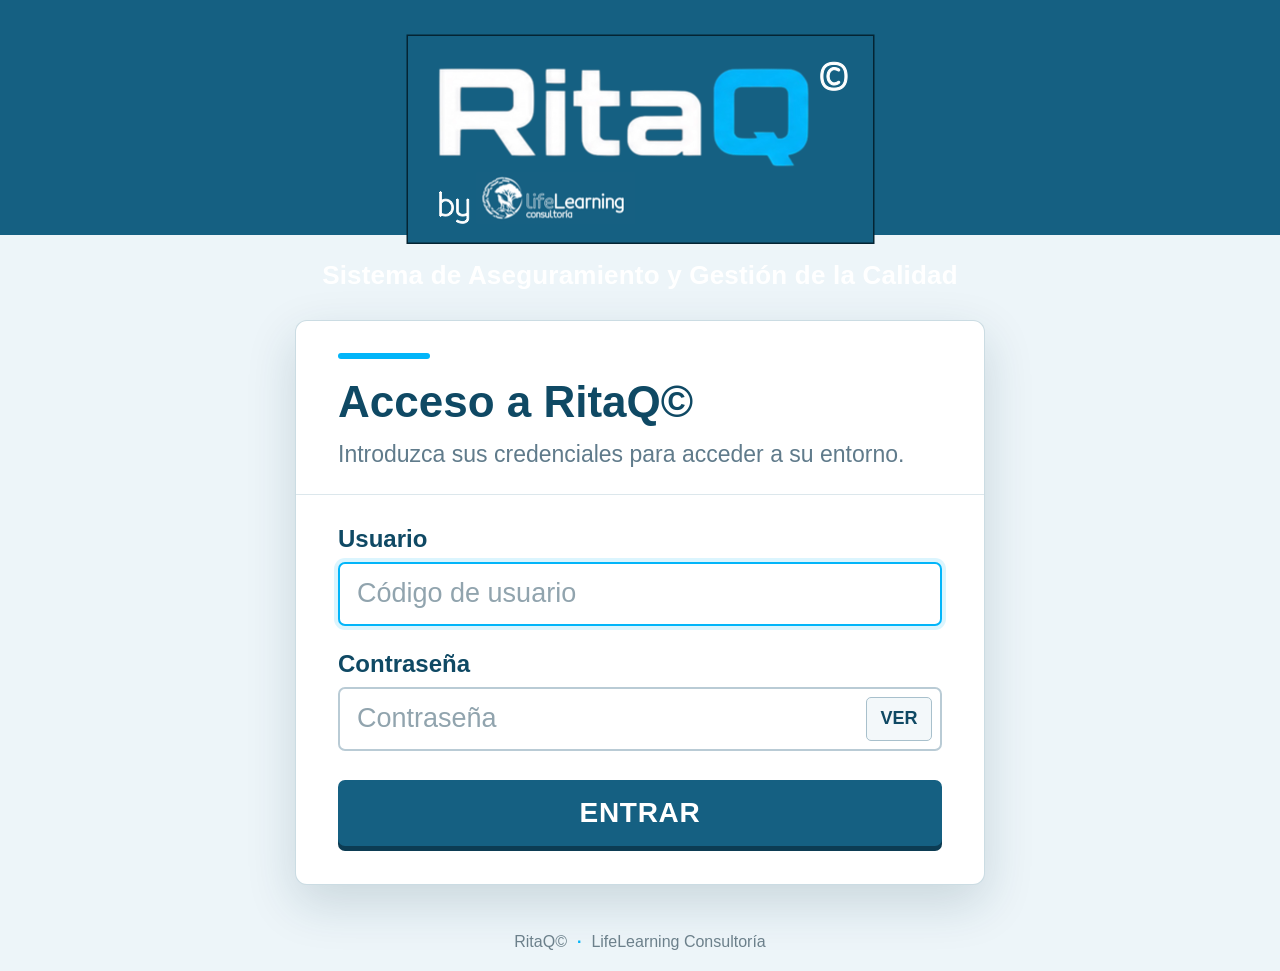
==== index.html @ 4c438c4f "Add files via upload" ====
<!DOCTYPE html>
<html lang="es">
<head>
  <meta charset="UTF-8">
  <meta name="viewport" content="width=device-width, initial-scale=1.0">
  <meta name="color-scheme" content="light">
  <title>RitaQ© | Acceso</title>
  <link rel="stylesheet" href="css/ritaq.css">
</head>
<body>
  <main class="acceso-shell">
    <section class="marca" aria-label="RitaQ">
      <img src="assets/RitaQ.png" alt="RitaQ© · LifeLearning Consultoría" class="marca-imagen">
      <p class="marca-subtitulo">Sistema de Aseguramiento y Gestión de la Calidad</p>
    </section>

    <section class="tarjeta-login" aria-labelledby="tituloAcceso">
      <div class="cabecera-login">
        <span class="linea-cian" aria-hidden="true"></span>
        <h1 id="tituloAcceso">Acceso a RitaQ©</h1>
        <p>Introduzca sus credenciales para acceder a su entorno.</p>
      </div>

      <form id="formLogin" class="form-login" autocomplete="on" novalidate>
        <label for="usuario">Usuario</label>
        <input
          id="usuario"
          name="usuario"
          type="text"
          autocomplete="username"
          autocapitalize="characters"
          spellcheck="false"
          placeholder="Código de usuario"
          required
        >

        <label for="password">Contraseña</label>
        <div class="campo-password">
          <input
            id="password"
            name="password"
            type="password"
            autocomplete="current-password"
            placeholder="Contraseña"
            required
          >
          <button id="btnMostrar" class="mostrar-password" type="button" aria-label="Mostrar contraseña">VER</button>
        </div>

        <div id="mensajeLogin" class="mensaje-login" role="status" aria-live="polite"></div>

        <button id="btnEntrar" class="btn-entrar" type="submit">ENTRAR</button>
      </form>
    </section>
  </main>

  <footer class="pie-pagina">
    <span>RitaQ©</span>
    <span class="separador">·</span>
    <span>LifeLearning Consultoría</span>
  </footer>

  <script src="config/usuarios.js"></script>
  <script src="js/actividad.js"></script>
  <script src="js/sesion.js"></script>
  <script src="js/auth.js"></script>
</body>
</html>
---- css/ritaq.css ----
@font-face{
  font-family:"Tecnico";
  src:url("../assets/tecnico_regular.ttf") format("truetype");
  font-weight:400;
  font-style:normal;
  font-display:swap;
}
@font-face{
  font-family:"Tecnico";
  src:url("../assets/tecnico_bold.ttf") format("truetype");
  font-weight:700;
  font-style:normal;
  font-display:swap;
}

:root{
  --azul-marca:#156082;
  --azul-profundo:#0f4964;
  --azul-oscuro:#0c3c53;
  --cian:#02b5f9;
  --fondo:#edf5f9;
  --blanco:#ffffff;
  --texto:#17384a;
  --texto-suave:#607b8b;
  --borde:#b9cbd5;
  --error:#a72f2f;
  --error-fondo:#fff0f0;
  --ok:#246b48;
  --ok-fondo:#edf8f1;
  --sombra:0 18px 50px rgba(10,55,76,.16);
}

*{box-sizing:border-box}
html,body{margin:0;min-height:100%}
body{
  min-height:100vh;
  display:flex;
  flex-direction:column;
  background:
    linear-gradient(180deg,var(--azul-marca) 0 235px,var(--fondo) 235px 100%);
  color:var(--texto);
  font-family:"Tecnico",Arial,sans-serif;
  font-size:22px;
}

button,input{font:inherit}

.acceso-shell{
  width:min(1180px,calc(100% - 44px));
  margin:0 auto;
  padding:34px 0 28px;
  flex:1;
}

.marca{
  min-height:200px;
  display:flex;
  flex-direction:column;
  align-items:center;
  justify-content:center;
  text-align:center;
}

.marca-imagen{
  width:min(469px,88vw);
  height:auto;
  display:block;
}

.marca-subtitulo{
  margin:14px 0 0;
  color:#fff;
  font-size:26px;
  line-height:1.25;
  font-weight:700;
  letter-spacing:.2px;
}

.tarjeta-login{
  width:min(690px,100%);
  margin:28px auto 0;
  background:var(--blanco);
  border:1px solid rgba(21,96,130,.22);
  border-radius:12px;
  box-shadow:var(--sombra);
  overflow:hidden;
}

.cabecera-login{
  padding:32px 42px 24px;
  border-bottom:1px solid #dce7ec;
}

.linea-cian{
  display:block;
  width:92px;
  height:6px;
  margin-bottom:20px;
  border-radius:6px;
  background:var(--cian);
}

h1{
  margin:0;
  color:var(--azul-profundo);
  font-size:44px;
  line-height:1.05;
  font-weight:700;
}

.cabecera-login p{
  margin:13px 0 0;
  color:var(--texto-suave);
  font-size:23px;
  line-height:1.4;
}

.form-login{
  padding:30px 42px 38px;
}

.form-login label{
  display:block;
  margin:0 0 9px;
  color:var(--azul-profundo);
  font-size:24px;
  font-weight:700;
}

.form-login input{
  width:100%;
  height:64px;
  padding:10px 17px;
  margin:0 0 24px;
  border:2px solid var(--borde);
  border-radius:7px;
  outline:none;
  background:#fff;
  color:var(--texto);
  font-size:27px;
  transition:border-color .15s ease,box-shadow .15s ease;
}

.form-login input:focus{
  border-color:var(--cian);
  box-shadow:0 0 0 4px rgba(2,181,249,.14);
}

.form-login input::placeholder{color:#91a4ae}

.campo-password{
  position:relative;
}

.campo-password input{
  padding-right:92px;
}

.mostrar-password{
  position:absolute;
  top:10px;
  right:10px;
  height:44px;
  min-width:66px;
  padding:0 12px;
  border:1px solid #a8c0cc;
  border-radius:5px;
  background:#f3f8fa;
  color:var(--azul-profundo);
  font-size:18px;
  font-weight:700;
  cursor:pointer;
}

.mostrar-password:hover{background:#e8f4f8}

.btn-entrar{
  width:100%;
  min-height:66px;
  margin-top:5px;
  border:0;
  border-radius:7px;
  background:var(--azul-marca);
  color:#fff;
  font-size:28px;
  font-weight:700;
  letter-spacing:.7px;
  cursor:pointer;
  box-shadow:0 5px 0 var(--azul-oscuro);
  transition:transform .08s ease,background .15s ease;
}

.btn-entrar:hover{background:var(--azul-profundo)}
.btn-entrar:active{transform:translateY(2px);box-shadow:0 3px 0 var(--azul-oscuro)}
.btn-entrar:disabled{opacity:.65;cursor:wait}

.mensaje-login{
  display:none;
  margin:0 0 18px;
  padding:14px 16px;
  border-radius:6px;
  font-size:21px;
  line-height:1.35;
}

.mensaje-login.visible{display:block}
.mensaje-login.error{background:var(--error-fondo);color:var(--error);border:1px solid #e2b6b6}
.mensaje-login.ok{background:var(--ok-fondo);color:var(--ok);border:1px solid #b9d8c7}

.pie-pagina{
  min-height:58px;
  display:flex;
  align-items:center;
  justify-content:center;
  gap:10px;
  padding:12px 20px;
  color:#6c808b;
  font-size:16px;
  text-align:center;
}
.pie-pagina .separador{color:var(--cian);font-weight:700}

@media(max-width:720px){
  body{background:linear-gradient(180deg,var(--azul-marca) 0 210px,var(--fondo) 210px 100%)}
  .acceso-shell{width:min(100% - 24px,1180px);padding-top:22px}
  .marca{min-height:176px}
  .marca-subtitulo{font-size:21px}
  .tarjeta-login{margin-top:22px}
  .cabecera-login,.form-login{padding-left:24px;padding-right:24px}
  h1{font-size:36px}
  .cabecera-login p{font-size:21px}
  .form-login label{font-size:22px}
  .form-login input{height:61px;font-size:24px}
  .btn-entrar{font-size:25px}
}
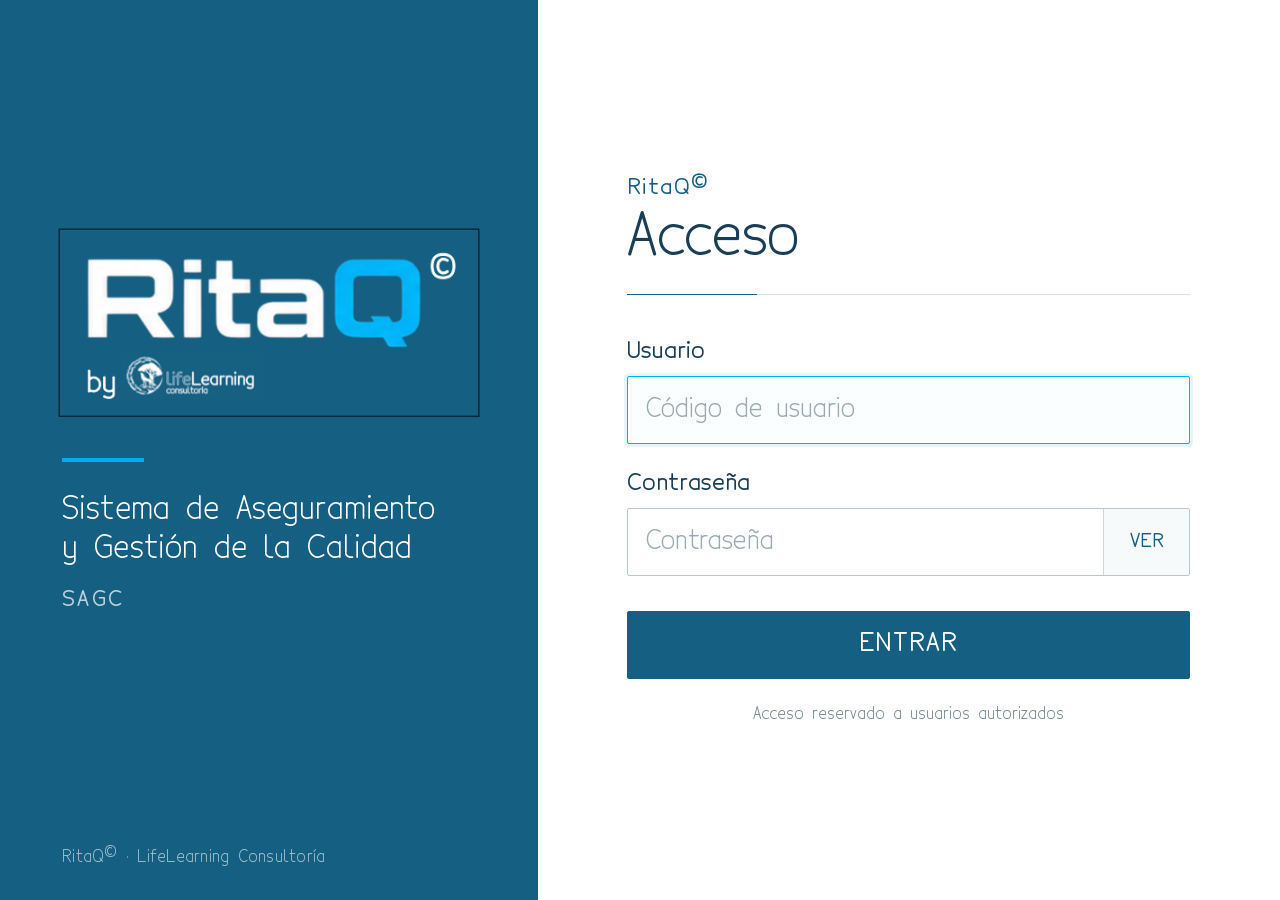
==== commit 6c751e05: "Add files via upload" ====
--- a/index.html
+++ b/index.html
@@ -4,61 +4,69 @@
   <meta charset="UTF-8">
   <meta name="viewport" content="width=device-width, initial-scale=1.0">
   <meta name="color-scheme" content="light">
+  <meta name="theme-color" content="#156082">
   <title>RitaQ© | Acceso</title>
   <link rel="stylesheet" href="css/ritaq.css">
 </head>
-<body>
-  <main class="acceso-shell">
-    <section class="marca" aria-label="RitaQ">
-      <img src="assets/RitaQ.png" alt="RitaQ© · LifeLearning Consultoría" class="marca-imagen">
-      <p class="marca-subtitulo">Sistema de Aseguramiento y Gestión de la Calidad</p>
+<body class="pagina-acceso">
+  <main class="login-layout">
+    <section class="brand-panel" aria-label="RitaQ©">
+      <div class="brand-content">
+        <img src="assets/RitaQ.png" alt="RitaQ© · LifeLearning Consultoría" class="brand-logo">
+        <span class="brand-rule" aria-hidden="true"></span>
+        <p class="brand-system">Sistema de Aseguramiento<br>y Gestión de la Calidad</p>
+        <p class="brand-acronym">SAGC</p>
+      </div>
+      <p class="brand-foot">RitaQ© · LifeLearning Consultoría</p>
     </section>
 
-    <section class="tarjeta-login" aria-labelledby="tituloAcceso">
-      <div class="cabecera-login">
-        <span class="linea-cian" aria-hidden="true"></span>
-        <h1 id="tituloAcceso">Acceso a RitaQ©</h1>
-        <p>Introduzca sus credenciales para acceder a su entorno.</p>
+    <section class="access-panel" aria-labelledby="tituloAcceso">
+      <div class="access-wrap">
+        <header class="access-header">
+          <p class="access-kicker">RitaQ©</p>
+          <h1 id="tituloAcceso">Acceso</h1>
+          <span class="access-rule" aria-hidden="true"></span>
+        </header>
+
+        <form id="formLogin" class="login-form" autocomplete="on" novalidate>
+          <div class="field-group">
+            <label for="usuario">Usuario</label>
+            <input
+              id="usuario"
+              name="usuario"
+              type="text"
+              autocomplete="username"
+              autocapitalize="characters"
+              spellcheck="false"
+              placeholder="Código de usuario"
+              required
+            >
+          </div>
+
+          <div class="field-group">
+            <label for="password">Contraseña</label>
+            <div class="password-wrap">
+              <input
+                id="password"
+                name="password"
+                type="password"
+                autocomplete="current-password"
+                placeholder="Contraseña"
+                required
+              >
+              <button id="btnMostrar" class="password-toggle" type="button" aria-label="Mostrar contraseña">VER</button>
+            </div>
+          </div>
+
+          <div id="mensajeLogin" class="mensaje-login" role="status" aria-live="polite"></div>
+
+          <button id="btnEntrar" class="btn-entrar" type="submit">ENTRAR</button>
+        </form>
+
+        <p class="access-foot">Acceso reservado a usuarios autorizados</p>
       </div>
-
-      <form id="formLogin" class="form-login" autocomplete="on" novalidate>
-        <label for="usuario">Usuario</label>
-        <input
-          id="usuario"
-          name="usuario"
-          type="text"
-          autocomplete="username"
-          autocapitalize="characters"
-          spellcheck="false"
-          placeholder="Código de usuario"
-          required
-        >
-
-        <label for="password">Contraseña</label>
-        <div class="campo-password">
-          <input
-            id="password"
-            name="password"
-            type="password"
-            autocomplete="current-password"
-            placeholder="Contraseña"
-            required
-          >
-          <button id="btnMostrar" class="mostrar-password" type="button" aria-label="Mostrar contraseña">VER</button>
-        </div>
-
-        <div id="mensajeLogin" class="mensaje-login" role="status" aria-live="polite"></div>
-
-        <button id="btnEntrar" class="btn-entrar" type="submit">ENTRAR</button>
-      </form>
     </section>
   </main>
-
-  <footer class="pie-pagina">
-    <span>RitaQ©</span>
-    <span class="separador">·</span>
-    <span>LifeLearning Consultoría</span>
-  </footer>
 
   <script src="config/usuarios.js"></script>
   <script src="js/actividad.js"></script>
--- a/css/ritaq.css
+++ b/css/ritaq.css
@@ -12,201 +12,298 @@
   font-style:normal;
   font-display:swap;
 }
+@font-face{
+  font-family:"Tecnico";
+  src:url("../assets/tecnico_regularitalic.ttf") format("truetype");
+  font-weight:400;
+  font-style:italic;
+  font-display:swap;
+}
+@font-face{
+  font-family:"Tecnico";
+  src:url("../assets/tecnico_bolditalic.ttf") format("truetype");
+  font-weight:700;
+  font-style:italic;
+  font-display:swap;
+}
 
 :root{
   --azul-marca:#156082;
-  --azul-profundo:#0f4964;
-  --azul-oscuro:#0c3c53;
-  --cian:#02b5f9;
-  --fondo:#edf5f9;
+  --azul-profundo:#104c68;
+  --azul-tinta:#183f55;
+  --cian:#00aeef;
   --blanco:#ffffff;
-  --texto:#17384a;
-  --texto-suave:#607b8b;
-  --borde:#b9cbd5;
-  --error:#a72f2f;
-  --error-fondo:#fff0f0;
-  --ok:#246b48;
-  --ok-fondo:#edf8f1;
-  --sombra:0 18px 50px rgba(10,55,76,.16);
+  --fondo:#f5f8fa;
+  --texto:#24485b;
+  --texto-suave:#718792;
+  --borde:#b8c8d0;
+  --borde-foco:#00aeef;
+  --error:#9a2e2e;
+  --error-fondo:#fff5f5;
+  --ok:#276447;
+  --ok-fondo:#f0f8f3;
+  --sombra:0 20px 55px rgba(16,76,104,.12);
 }
 
 *{box-sizing:border-box}
 html,body{margin:0;min-height:100%}
 body{
+  color:var(--texto);
+  background:var(--fondo);
+  font-family:"Tecnico",Arial,sans-serif;
+  font-size:20px;
+}
+button,input{font:inherit}
+button{font-family:"Tecnico",Arial,sans-serif}
+
+/* PUERTA DE ENTRADA */
+.pagina-acceso{
+  min-height:100vh;
+  overflow-x:hidden;
+  background:#fff;
+}
+
+.login-layout{
+  min-height:100vh;
+  display:grid;
+  grid-template-columns:minmax(430px,42%) minmax(0,58%);
+}
+
+.brand-panel{
+  position:relative;
   min-height:100vh;
   display:flex;
-  flex-direction:column;
-  background:
-    linear-gradient(180deg,var(--azul-marca) 0 235px,var(--fondo) 235px 100%);
-  color:var(--texto);
-  font-family:"Tecnico",Arial,sans-serif;
+  align-items:center;
+  justify-content:center;
+  padding:70px 58px 92px;
+  background:var(--azul-marca);
+  color:#fff;
+}
+
+.brand-content{
+  width:min(540px,100%);
+  transform:translateY(-2vh);
+}
+
+.brand-logo{
+  display:block;
+  width:min(500px,100%);
+  height:auto;
+  margin:0 0 40px;
+}
+
+.brand-rule{
+  display:block;
+  width:82px;
+  height:4px;
+  margin:0 0 30px 4px;
+  background:var(--cian);
+}
+
+.brand-system{
+  margin:0 0 18px 4px;
+  max-width:520px;
+  font-size:31px;
+  line-height:1.25;
+  font-weight:400;
+  letter-spacing:.15px;
+}
+
+.brand-acronym{
+  margin:0 0 0 4px;
+  color:rgba(255,255,255,.72);
+  font-size:21px;
+  font-weight:700;
+  letter-spacing:2.4px;
+}
+
+.brand-foot{
+  position:absolute;
+  left:62px;
+  bottom:32px;
+  margin:0;
+  color:rgba(255,255,255,.62);
+  font-size:16px;
+  letter-spacing:.25px;
+}
+
+.access-panel{
+  min-height:100vh;
+  display:flex;
+  align-items:center;
+  padding:70px clamp(54px,7vw,130px);
+  background:#fff;
+}
+
+.access-wrap{
+  width:min(620px,100%);
+  margin:0 auto;
+}
+
+.access-header{
+  margin-bottom:44px;
+}
+
+.access-kicker{
+  margin:0 0 8px;
+  color:var(--azul-marca);
+  font-size:21px;
+  font-weight:700;
+  letter-spacing:1.2px;
+}
+
+h1{
+  margin:0;
+  color:var(--azul-tinta);
+  font-size:58px;
+  line-height:1;
+  font-weight:400;
+  letter-spacing:-.4px;
+}
+
+.access-rule{
+  display:block;
+  width:100%;
+  height:1px;
+  margin-top:26px;
+  background:linear-gradient(90deg,var(--azul-marca) 0 130px,#d7e1e6 130px 100%);
+}
+
+.login-form{
+  width:100%;
+}
+
+.field-group{
+  margin-bottom:27px;
+}
+
+.field-group label{
+  display:block;
+  margin:0 0 10px;
+  color:var(--azul-tinta);
   font-size:22px;
-}
-
-button,input{font:inherit}
-
+  font-weight:700;
+}
+
+.field-group input{
+  width:100%;
+  height:68px;
+  padding:10px 18px;
+  border:1.5px solid var(--borde);
+  border-radius:2px;
+  outline:none;
+  background:#fff;
+  color:var(--azul-tinta);
+  font-size:26px;
+  transition:border-color .14s ease,box-shadow .14s ease,background .14s ease;
+}
+
+.field-group input:hover{
+  border-color:#8faab7;
+}
+
+.field-group input:focus{
+  border-color:var(--borde-foco);
+  box-shadow:0 0 0 3px rgba(0,174,239,.11);
+  background:#fbfeff;
+}
+
+.field-group input::placeholder{
+  color:#9aaab2;
+  opacity:1;
+}
+
+.password-wrap{
+  position:relative;
+}
+
+.password-wrap input{
+  padding-right:104px;
+}
+
+.password-toggle{
+  position:absolute;
+  top:1px;
+  right:1px;
+  height:66px;
+  min-width:86px;
+  padding:0 16px;
+  border:0;
+  border-left:1px solid #ccd8de;
+  background:#f7fafb;
+  color:var(--azul-marca);
+  font-size:18px;
+  font-weight:700;
+  cursor:pointer;
+}
+
+.password-toggle:hover{
+  background:#eef6f9;
+}
+
+.btn-entrar{
+  width:100%;
+  min-height:68px;
+  margin-top:8px;
+  border:1px solid var(--azul-marca);
+  border-radius:2px;
+  background:var(--azul-marca);
+  color:#fff;
+  font-size:24px;
+  font-weight:700;
+  letter-spacing:1.1px;
+  cursor:pointer;
+  transition:background .14s ease,border-color .14s ease,transform .08s ease;
+}
+
+.btn-entrar:hover{
+  background:var(--azul-profundo);
+  border-color:var(--azul-profundo);
+}
+
+.btn-entrar:active{transform:translateY(1px)}
+.btn-entrar:disabled{opacity:.64;cursor:wait}
+
+.mensaje-login{
+  display:none;
+  margin:-2px 0 22px;
+  padding:13px 15px;
+  border-left:4px solid currentColor;
+  font-size:19px;
+  line-height:1.35;
+}
+.mensaje-login.visible{display:block}
+.mensaje-login.error{background:var(--error-fondo);color:var(--error)}
+.mensaje-login.ok{background:var(--ok-fondo);color:var(--ok)}
+
+.access-foot{
+  margin:26px 0 0;
+  color:var(--texto-suave);
+  font-size:16px;
+  text-align:center;
+}
+
+/* Compatibilidad con las pantallas provisionales de los dos entornos */
 .acceso-shell{
   width:min(1180px,calc(100% - 44px));
   margin:0 auto;
   padding:34px 0 28px;
-  flex:1;
-}
-
-.marca{
-  min-height:200px;
-  display:flex;
-  flex-direction:column;
-  align-items:center;
-  justify-content:center;
-  text-align:center;
-}
-
-.marca-imagen{
-  width:min(469px,88vw);
-  height:auto;
-  display:block;
-}
-
-.marca-subtitulo{
-  margin:14px 0 0;
-  color:#fff;
-  font-size:26px;
-  line-height:1.25;
-  font-weight:700;
-  letter-spacing:.2px;
-}
-
+}
 .tarjeta-login{
-  width:min(690px,100%);
-  margin:28px auto 0;
-  background:var(--blanco);
-  border:1px solid rgba(21,96,130,.22);
-  border-radius:12px;
+  width:min(760px,100%);
+  margin:40px auto 0;
+  padding:38px;
+  background:#fff;
+  border:1px solid #d4dfe4;
   box-shadow:var(--sombra);
-  overflow:hidden;
-}
-
-.cabecera-login{
-  padding:32px 42px 24px;
-  border-bottom:1px solid #dce7ec;
-}
-
+}
 .linea-cian{
   display:block;
-  width:92px;
-  height:6px;
-  margin-bottom:20px;
-  border-radius:6px;
+  width:82px;
+  height:4px;
+  margin-bottom:22px;
   background:var(--cian);
 }
-
-h1{
-  margin:0;
-  color:var(--azul-profundo);
-  font-size:44px;
-  line-height:1.05;
-  font-weight:700;
-}
-
-.cabecera-login p{
-  margin:13px 0 0;
-  color:var(--texto-suave);
-  font-size:23px;
-  line-height:1.4;
-}
-
-.form-login{
-  padding:30px 42px 38px;
-}
-
-.form-login label{
-  display:block;
-  margin:0 0 9px;
-  color:var(--azul-profundo);
-  font-size:24px;
-  font-weight:700;
-}
-
-.form-login input{
-  width:100%;
-  height:64px;
-  padding:10px 17px;
-  margin:0 0 24px;
-  border:2px solid var(--borde);
-  border-radius:7px;
-  outline:none;
-  background:#fff;
-  color:var(--texto);
-  font-size:27px;
-  transition:border-color .15s ease,box-shadow .15s ease;
-}
-
-.form-login input:focus{
-  border-color:var(--cian);
-  box-shadow:0 0 0 4px rgba(2,181,249,.14);
-}
-
-.form-login input::placeholder{color:#91a4ae}
-
-.campo-password{
-  position:relative;
-}
-
-.campo-password input{
-  padding-right:92px;
-}
-
-.mostrar-password{
-  position:absolute;
-  top:10px;
-  right:10px;
-  height:44px;
-  min-width:66px;
-  padding:0 12px;
-  border:1px solid #a8c0cc;
-  border-radius:5px;
-  background:#f3f8fa;
-  color:var(--azul-profundo);
-  font-size:18px;
-  font-weight:700;
-  cursor:pointer;
-}
-
-.mostrar-password:hover{background:#e8f4f8}
-
-.btn-entrar{
-  width:100%;
-  min-height:66px;
-  margin-top:5px;
-  border:0;
-  border-radius:7px;
-  background:var(--azul-marca);
-  color:#fff;
-  font-size:28px;
-  font-weight:700;
-  letter-spacing:.7px;
-  cursor:pointer;
-  box-shadow:0 5px 0 var(--azul-oscuro);
-  transition:transform .08s ease,background .15s ease;
-}
-
-.btn-entrar:hover{background:var(--azul-profundo)}
-.btn-entrar:active{transform:translateY(2px);box-shadow:0 3px 0 var(--azul-oscuro)}
-.btn-entrar:disabled{opacity:.65;cursor:wait}
-
-.mensaje-login{
-  display:none;
-  margin:0 0 18px;
-  padding:14px 16px;
-  border-radius:6px;
-  font-size:21px;
-  line-height:1.35;
-}
-
-.mensaje-login.visible{display:block}
-.mensaje-login.error{background:var(--error-fondo);color:var(--error);border:1px solid #e2b6b6}
-.mensaje-login.ok{background:var(--ok-fondo);color:var(--ok);border:1px solid #b9d8c7}
-
 .pie-pagina{
   min-height:58px;
   display:flex;
@@ -220,16 +317,52 @@
 }
 .pie-pagina .separador{color:var(--cian);font-weight:700}
 
-@media(max-width:720px){
-  body{background:linear-gradient(180deg,var(--azul-marca) 0 210px,var(--fondo) 210px 100%)}
-  .acceso-shell{width:min(100% - 24px,1180px);padding-top:22px}
-  .marca{min-height:176px}
-  .marca-subtitulo{font-size:21px}
-  .tarjeta-login{margin-top:22px}
-  .cabecera-login,.form-login{padding-left:24px;padding-right:24px}
-  h1{font-size:36px}
-  .cabecera-login p{font-size:21px}
-  .form-login label{font-size:22px}
-  .form-login input{height:61px;font-size:24px}
-  .btn-entrar{font-size:25px}
-}
+@media(max-width:980px){
+  .login-layout{grid-template-columns:1fr}
+  .brand-panel{
+    min-height:auto;
+    padding:38px 34px 34px;
+    justify-content:flex-start;
+  }
+  .brand-content{
+    width:100%;
+    transform:none;
+    display:grid;
+    grid-template-columns:minmax(230px,360px) 1fr;
+    grid-template-areas:
+      "logo system"
+      "logo acronym";
+    column-gap:38px;
+    align-items:end;
+  }
+  .brand-logo{grid-area:logo;margin:0;width:100%}
+  .brand-rule{display:none}
+  .brand-system{grid-area:system;margin:0 0 10px;font-size:25px}
+  .brand-acronym{grid-area:acronym;margin:0;font-size:18px;align-self:start}
+  .brand-foot{display:none}
+  .access-panel{min-height:auto;padding:58px 46px 64px}
+  .access-wrap{width:min(650px,100%)}
+}
+
+@media(max-width:680px){
+  .brand-panel{padding:26px 24px 28px}
+  .brand-content{display:block}
+  .brand-logo{width:min(350px,100%);margin:0 0 22px}
+  .brand-system{font-size:23px;line-height:1.25}
+  .brand-acronym{font-size:16px}
+  .access-panel{padding:42px 24px 52px}
+  .access-header{margin-bottom:34px}
+  .access-kicker{font-size:19px}
+  h1{font-size:48px}
+  .field-group label{font-size:21px}
+  .field-group input{height:64px;font-size:24px}
+  .password-toggle{height:62px}
+  .btn-entrar{min-height:64px;font-size:23px}
+}
+
+@media(max-width:420px){
+  .brand-logo{width:285px}
+  .brand-system{font-size:21px}
+  h1{font-size:44px}
+  .access-panel{padding-left:18px;padding-right:18px}
+}
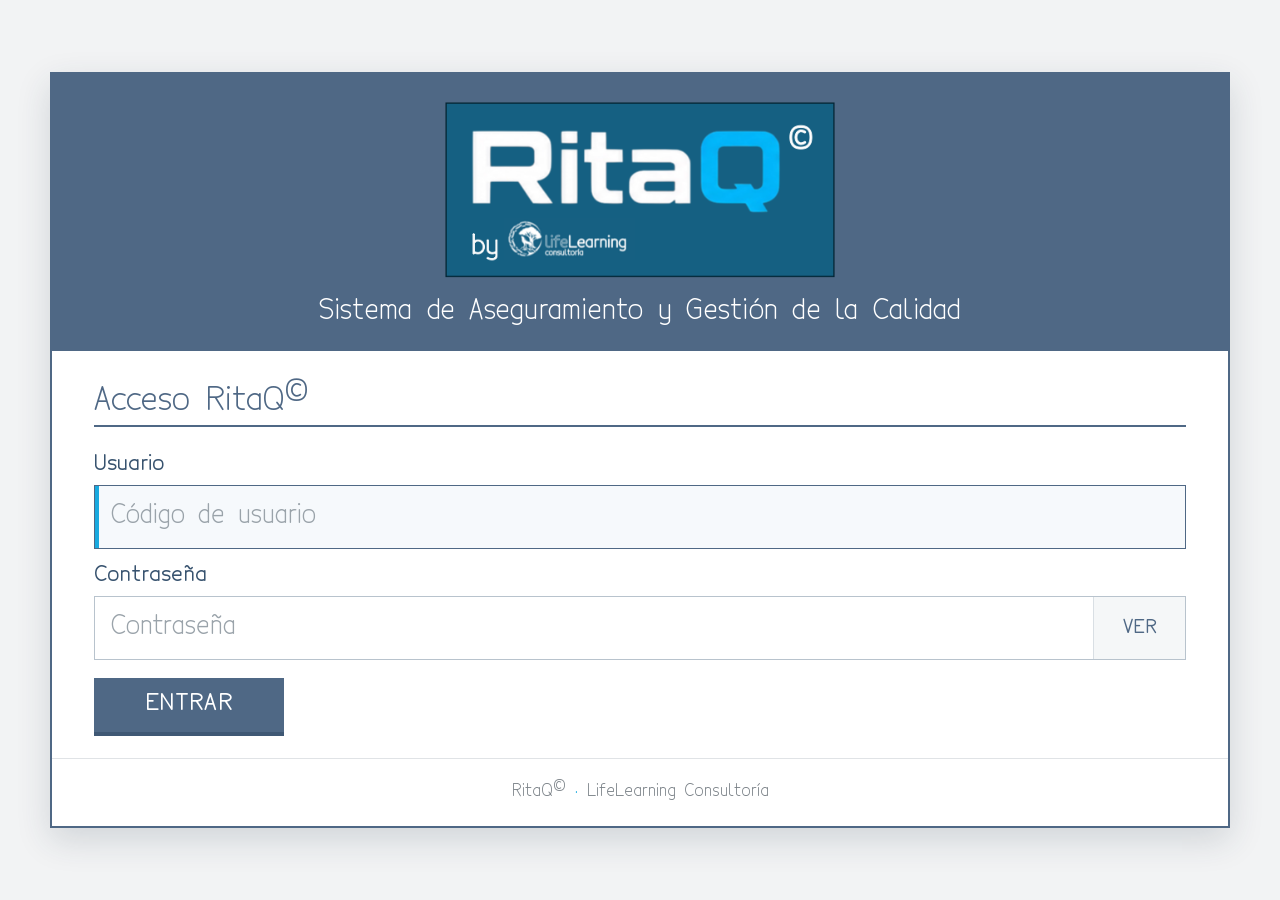
==== commit 3c1f381d: "Add files via upload" ====
--- a/index.html
+++ b/index.html
@@ -4,68 +4,70 @@
   <meta charset="UTF-8">
   <meta name="viewport" content="width=device-width, initial-scale=1.0">
   <meta name="color-scheme" content="light">
-  <meta name="theme-color" content="#156082">
+  <meta name="theme-color" content="#4f6885">
   <title>RitaQ© | Acceso</title>
   <link rel="stylesheet" href="css/ritaq.css">
 </head>
+
 <body class="pagina-acceso">
-  <main class="login-layout">
-    <section class="brand-panel" aria-label="RitaQ©">
-      <div class="brand-content">
-        <img src="assets/RitaQ.png" alt="RitaQ© · LifeLearning Consultoría" class="brand-logo">
-        <span class="brand-rule" aria-hidden="true"></span>
-        <p class="brand-system">Sistema de Aseguramiento<br>y Gestión de la Calidad</p>
-        <p class="brand-acronym">SAGC</p>
+  <main class="ritaq-shell">
+
+    <header class="cabecera-ritaq">
+      <img src="assets/RitaQ.png" alt="RitaQ© · LifeLearning Consultoría" class="logo-ritaq">
+      <div class="titulo-sistema">
+        Sistema de Aseguramiento y Gestión de la Calidad
       </div>
-      <p class="brand-foot">RitaQ© · LifeLearning Consultoría</p>
+    </header>
+
+    <section class="zona-acceso" aria-labelledby="tituloAcceso">
+      <div class="titulo-bloque">
+        <h1 id="tituloAcceso">Acceso RitaQ©</h1>
+      </div>
+
+      <form id="formLogin" class="form-acceso" autocomplete="on" novalidate>
+        <div class="campo">
+          <label for="usuario">Usuario</label>
+          <input
+            id="usuario"
+            name="usuario"
+            type="text"
+            autocomplete="username"
+            autocapitalize="characters"
+            spellcheck="false"
+            placeholder="Código de usuario"
+            required
+          >
+        </div>
+
+        <div class="campo">
+          <label for="password">Contraseña</label>
+          <div class="password-box">
+            <input
+              id="password"
+              name="password"
+              type="password"
+              autocomplete="current-password"
+              placeholder="Contraseña"
+              required
+            >
+            <button id="btnMostrar" class="btn-ver" type="button" aria-label="Mostrar contraseña">VER</button>
+          </div>
+        </div>
+
+        <div id="mensajeLogin" class="mensaje-login" role="status" aria-live="polite"></div>
+
+        <div class="acciones">
+          <button id="btnEntrar" class="btn-entrar" type="submit">ENTRAR</button>
+        </div>
+      </form>
     </section>
 
-    <section class="access-panel" aria-labelledby="tituloAcceso">
-      <div class="access-wrap">
-        <header class="access-header">
-          <p class="access-kicker">RitaQ©</p>
-          <h1 id="tituloAcceso">Acceso</h1>
-          <span class="access-rule" aria-hidden="true"></span>
-        </header>
+    <footer class="pie-ritaq">
+      <span>RitaQ©</span>
+      <span class="punto">·</span>
+      <span>LifeLearning Consultoría</span>
+    </footer>
 
-        <form id="formLogin" class="login-form" autocomplete="on" novalidate>
-          <div class="field-group">
-            <label for="usuario">Usuario</label>
-            <input
-              id="usuario"
-              name="usuario"
-              type="text"
-              autocomplete="username"
-              autocapitalize="characters"
-              spellcheck="false"
-              placeholder="Código de usuario"
-              required
-            >
-          </div>
-
-          <div class="field-group">
-            <label for="password">Contraseña</label>
-            <div class="password-wrap">
-              <input
-                id="password"
-                name="password"
-                type="password"
-                autocomplete="current-password"
-                placeholder="Contraseña"
-                required
-              >
-              <button id="btnMostrar" class="password-toggle" type="button" aria-label="Mostrar contraseña">VER</button>
-            </div>
-          </div>
-
-          <div id="mensajeLogin" class="mensaje-login" role="status" aria-live="polite"></div>
-
-          <button id="btnEntrar" class="btn-entrar" type="submit">ENTRAR</button>
-        </form>
-
-        <p class="access-foot">Acceso reservado a usuarios autorizados</p>
-      </div>
-    </section>
   </main>
 
   <script src="config/usuarios.js"></script>
--- a/css/ritaq.css
+++ b/css/ritaq.css
@@ -28,262 +28,244 @@
 }
 
 :root{
-  --azul-marca:#156082;
-  --azul-profundo:#104c68;
-  --azul-tinta:#183f55;
-  --cian:#00aeef;
+  --azul:#4f6885;
+  --azul-oscuro:#3f5874;
+  --azul-tinta:#38536f;
+  --cian:#18a9df;
+  --fondo:#f2f3f4;
   --blanco:#ffffff;
-  --fondo:#f5f8fa;
-  --texto:#24485b;
-  --texto-suave:#718792;
-  --borde:#b8c8d0;
-  --borde-foco:#00aeef;
-  --error:#9a2e2e;
-  --error-fondo:#fff5f5;
-  --ok:#276447;
-  --ok-fondo:#f0f8f3;
-  --sombra:0 20px 55px rgba(16,76,104,.12);
+  --borde:#b8c3cd;
+  --borde-claro:#d9dfe4;
+  --texto:#314b64;
+  --texto-suave:#7a8792;
+  --error:#963737;
+  --error-fondo:#fff6f6;
+  --ok:#32634b;
+  --ok-fondo:#f2f8f4;
 }
 
 *{box-sizing:border-box}
-html,body{margin:0;min-height:100%}
+
+html,body{
+  margin:0;
+  min-height:100%;
+}
+
 body{
+  font-family:"Tecnico",Arial,sans-serif;
   color:var(--texto);
   background:var(--fondo);
+  font-size:20px;
+}
+
+button,input{
+  font:inherit;
   font-family:"Tecnico",Arial,sans-serif;
-  font-size:20px;
-}
-button,input{font:inherit}
-button{font-family:"Tecnico",Arial,sans-serif}
-
-/* PUERTA DE ENTRADA */
+}
+
 .pagina-acceso{
   min-height:100vh;
-  overflow-x:hidden;
-  background:#fff;
-}
-
-.login-layout{
-  min-height:100vh;
-  display:grid;
-  grid-template-columns:minmax(430px,42%) minmax(0,58%);
-}
-
-.brand-panel{
-  position:relative;
-  min-height:100vh;
+  padding:18px;
   display:flex;
   align-items:center;
   justify-content:center;
-  padding:70px 58px 92px;
-  background:var(--azul-marca);
+}
+
+.ritaq-shell{
+  width:min(1180px,100%);
+  min-height:720px;
+  background:var(--blanco);
+  border:2px solid var(--azul);
+  box-shadow:0 12px 32px rgba(35,55,75,.16);
+  display:flex;
+  flex-direction:column;
+}
+
+.cabecera-ritaq{
+  min-height:245px;
+  padding:28px 42px 24px;
+  background:var(--azul);
   color:#fff;
-}
-
-.brand-content{
-  width:min(540px,100%);
-  transform:translateY(-2vh);
-}
-
-.brand-logo{
+  display:flex;
+  flex-direction:column;
+  align-items:center;
+  justify-content:center;
+  text-align:center;
+}
+
+.logo-ritaq{
   display:block;
-  width:min(500px,100%);
+  width:min(390px,80vw);
   height:auto;
-  margin:0 0 40px;
-}
-
-.brand-rule{
-  display:block;
-  width:82px;
-  height:4px;
-  margin:0 0 30px 4px;
-  background:var(--cian);
-}
-
-.brand-system{
-  margin:0 0 18px 4px;
-  max-width:520px;
-  font-size:31px;
-  line-height:1.25;
-  font-weight:400;
-  letter-spacing:.15px;
-}
-
-.brand-acronym{
-  margin:0 0 0 4px;
-  color:rgba(255,255,255,.72);
-  font-size:21px;
-  font-weight:700;
-  letter-spacing:2.4px;
-}
-
-.brand-foot{
-  position:absolute;
-  left:62px;
-  bottom:32px;
-  margin:0;
-  color:rgba(255,255,255,.62);
-  font-size:16px;
+  border:0;
+}
+
+.titulo-sistema{
+  margin-top:18px;
+  font-size:27px;
+  line-height:1.15;
   letter-spacing:.25px;
-}
-
-.access-panel{
-  min-height:100vh;
-  display:flex;
-  align-items:center;
-  padding:70px clamp(54px,7vw,130px);
-  background:#fff;
-}
-
-.access-wrap{
-  width:min(620px,100%);
-  margin:0 auto;
-}
-
-.access-header{
-  margin-bottom:44px;
-}
-
-.access-kicker{
-  margin:0 0 8px;
-  color:var(--azul-marca);
-  font-size:21px;
-  font-weight:700;
-  letter-spacing:1.2px;
+  color:#fff;
+}
+
+.zona-acceso{
+  flex:1;
+  padding:34px 42px 26px;
+}
+
+.titulo-bloque{
+  margin-bottom:18px;
+  border-bottom:2px solid var(--azul);
 }
 
 h1{
   margin:0;
-  color:var(--azul-tinta);
-  font-size:58px;
+  padding:0 0 8px;
+  color:var(--azul);
+  font-size:32px;
   line-height:1;
   font-weight:400;
-  letter-spacing:-.4px;
-}
-
-.access-rule{
+}
+
+.form-acceso{
+  padding:8px 0 0;
+}
+
+.campo{
+  margin-bottom:15px;
+}
+
+.campo label{
   display:block;
+  margin:0 0 7px;
+  color:var(--azul-tinta);
+  font-size:20px;
+  font-weight:700;
+}
+
+.campo input{
   width:100%;
-  height:1px;
-  margin-top:26px;
-  background:linear-gradient(90deg,var(--azul-marca) 0 130px,#d7e1e6 130px 100%);
-}
-
-.login-form{
-  width:100%;
-}
-
-.field-group{
-  margin-bottom:27px;
-}
-
-.field-group label{
-  display:block;
-  margin:0 0 10px;
-  color:var(--azul-tinta);
-  font-size:22px;
-  font-weight:700;
-}
-
-.field-group input{
-  width:100%;
-  height:68px;
-  padding:10px 18px;
-  border:1.5px solid var(--borde);
-  border-radius:2px;
+  height:64px;
+  padding:10px 16px;
+  border:1px solid var(--borde);
+  border-radius:0;
   outline:none;
   background:#fff;
-  color:var(--azul-tinta);
-  font-size:26px;
-  transition:border-color .14s ease,box-shadow .14s ease,background .14s ease;
-}
-
-.field-group input:hover{
-  border-color:#8faab7;
-}
-
-.field-group input:focus{
-  border-color:var(--borde-foco);
-  box-shadow:0 0 0 3px rgba(0,174,239,.11);
-  background:#fbfeff;
-}
-
-.field-group input::placeholder{
-  color:#9aaab2;
+  color:#253f58;
+  font-size:25px;
+  transition:border-color .12s ease, background .12s ease, box-shadow .12s ease;
+}
+
+.campo input::placeholder{
+  color:#9aa3aa;
   opacity:1;
 }
 
-.password-wrap{
+.campo input:hover{
+  border-color:#8ea1b1;
+}
+
+.campo input:focus{
+  border-color:var(--azul);
+  background:#f6f9fc;
+  box-shadow:inset 4px 0 0 var(--cian);
+}
+
+.password-box{
   position:relative;
 }
 
-.password-wrap input{
-  padding-right:104px;
-}
-
-.password-toggle{
+.password-box input{
+  padding-right:105px;
+}
+
+.btn-ver{
   position:absolute;
   top:1px;
   right:1px;
-  height:66px;
-  min-width:86px;
-  padding:0 16px;
+  height:62px;
+  width:92px;
   border:0;
-  border-left:1px solid #ccd8de;
-  background:#f7fafb;
-  color:var(--azul-marca);
+  border-left:1px solid var(--borde-claro);
+  background:#f5f7f8;
+  color:var(--azul);
   font-size:18px;
   font-weight:700;
   cursor:pointer;
 }
 
-.password-toggle:hover{
-  background:#eef6f9;
+.btn-ver:hover{
+  background:#edf2f5;
+}
+
+.acciones{
+  margin-top:18px;
+  display:flex;
+  justify-content:flex-start;
 }
 
 .btn-entrar{
-  width:100%;
-  min-height:68px;
-  margin-top:8px;
-  border:1px solid var(--azul-marca);
-  border-radius:2px;
-  background:var(--azul-marca);
+  min-width:190px;
+  height:54px;
+  padding:0 24px;
+  border:0;
+  border-radius:0;
+  background:var(--azul);
   color:#fff;
-  font-size:24px;
-  font-weight:700;
-  letter-spacing:1.1px;
+  font-size:22px;
+  font-weight:700;
+  letter-spacing:.4px;
   cursor:pointer;
-  transition:background .14s ease,border-color .14s ease,transform .08s ease;
+  box-shadow:0 4px 0 var(--azul-oscuro);
+  transition:background .12s ease, transform .08s ease, box-shadow .08s ease;
 }
 
 .btn-entrar:hover{
-  background:var(--azul-profundo);
-  border-color:var(--azul-profundo);
-}
-
-.btn-entrar:active{transform:translateY(1px)}
-.btn-entrar:disabled{opacity:.64;cursor:wait}
+  background:#5b7593;
+}
+
+.btn-entrar:active{
+  transform:translateY(2px);
+  box-shadow:0 2px 0 var(--azul-oscuro);
+}
+
+.btn-entrar:disabled{
+  opacity:.62;
+  cursor:wait;
+}
 
 .mensaje-login{
   display:none;
-  margin:-2px 0 22px;
-  padding:13px 15px;
+  margin:10px 0 0;
+  padding:11px 14px;
   border-left:4px solid currentColor;
-  font-size:19px;
-  line-height:1.35;
-}
+  font-size:18px;
+  line-height:1.3;
+}
+
 .mensaje-login.visible{display:block}
 .mensaje-login.error{background:var(--error-fondo);color:var(--error)}
 .mensaje-login.ok{background:var(--ok-fondo);color:var(--ok)}
 
-.access-foot{
-  margin:26px 0 0;
-  color:var(--texto-suave);
+.pie-ritaq{
+  min-height:68px;
+  padding:14px 24px;
+  border-top:1px solid #e0e3e6;
+  display:flex;
+  align-items:center;
+  justify-content:center;
+  gap:9px;
+  color:#7b8288;
   font-size:16px;
   text-align:center;
 }
 
-/* Compatibilidad con las pantallas provisionales de los dos entornos */
+.pie-ritaq .punto{
+  color:var(--cian);
+  font-weight:700;
+}
+
+/* Pantallas provisionales de los dos entornos: se conserva compatibilidad */
 .acceso-shell{
   width:min(1180px,calc(100% - 44px));
   margin:0 auto;
@@ -295,7 +277,6 @@
   padding:38px;
   background:#fff;
   border:1px solid #d4dfe4;
-  box-shadow:var(--sombra);
 }
 .linea-cian{
   display:block;
@@ -315,54 +296,54 @@
   font-size:16px;
   text-align:center;
 }
-.pie-pagina .separador{color:var(--cian);font-weight:700}
-
-@media(max-width:980px){
-  .login-layout{grid-template-columns:1fr}
-  .brand-panel{
-    min-height:auto;
-    padding:38px 34px 34px;
-    justify-content:flex-start;
-  }
-  .brand-content{
+.pie-pagina .separador{
+  color:var(--cian);
+  font-weight:700;
+}
+
+@media(max-width:760px){
+  .pagina-acceso{
+    padding:0;
+    background:#fff;
+  }
+
+  .ritaq-shell{
+    min-height:100vh;
+    border:0;
+    box-shadow:none;
+  }
+
+  .cabecera-ritaq{
+    min-height:215px;
+    padding:26px 22px 22px;
+  }
+
+  .logo-ritaq{
+    width:min(330px,84vw);
+  }
+
+  .titulo-sistema{
+    font-size:22px;
+  }
+
+  .zona-acceso{
+    padding:30px 24px 24px;
+  }
+
+  h1{
+    font-size:29px;
+  }
+
+  .campo input{
+    height:60px;
+    font-size:23px;
+  }
+
+  .btn-ver{
+    height:58px;
+  }
+
+  .btn-entrar{
     width:100%;
-    transform:none;
-    display:grid;
-    grid-template-columns:minmax(230px,360px) 1fr;
-    grid-template-areas:
-      "logo system"
-      "logo acronym";
-    column-gap:38px;
-    align-items:end;
-  }
-  .brand-logo{grid-area:logo;margin:0;width:100%}
-  .brand-rule{display:none}
-  .brand-system{grid-area:system;margin:0 0 10px;font-size:25px}
-  .brand-acronym{grid-area:acronym;margin:0;font-size:18px;align-self:start}
-  .brand-foot{display:none}
-  .access-panel{min-height:auto;padding:58px 46px 64px}
-  .access-wrap{width:min(650px,100%)}
-}
-
-@media(max-width:680px){
-  .brand-panel{padding:26px 24px 28px}
-  .brand-content{display:block}
-  .brand-logo{width:min(350px,100%);margin:0 0 22px}
-  .brand-system{font-size:23px;line-height:1.25}
-  .brand-acronym{font-size:16px}
-  .access-panel{padding:42px 24px 52px}
-  .access-header{margin-bottom:34px}
-  .access-kicker{font-size:19px}
-  h1{font-size:48px}
-  .field-group label{font-size:21px}
-  .field-group input{height:64px;font-size:24px}
-  .password-toggle{height:62px}
-  .btn-entrar{min-height:64px;font-size:23px}
-}
-
-@media(max-width:420px){
-  .brand-logo{width:285px}
-  .brand-system{font-size:21px}
-  h1{font-size:44px}
-  .access-panel{padding-left:18px;padding-right:18px}
-}
+  }
+}
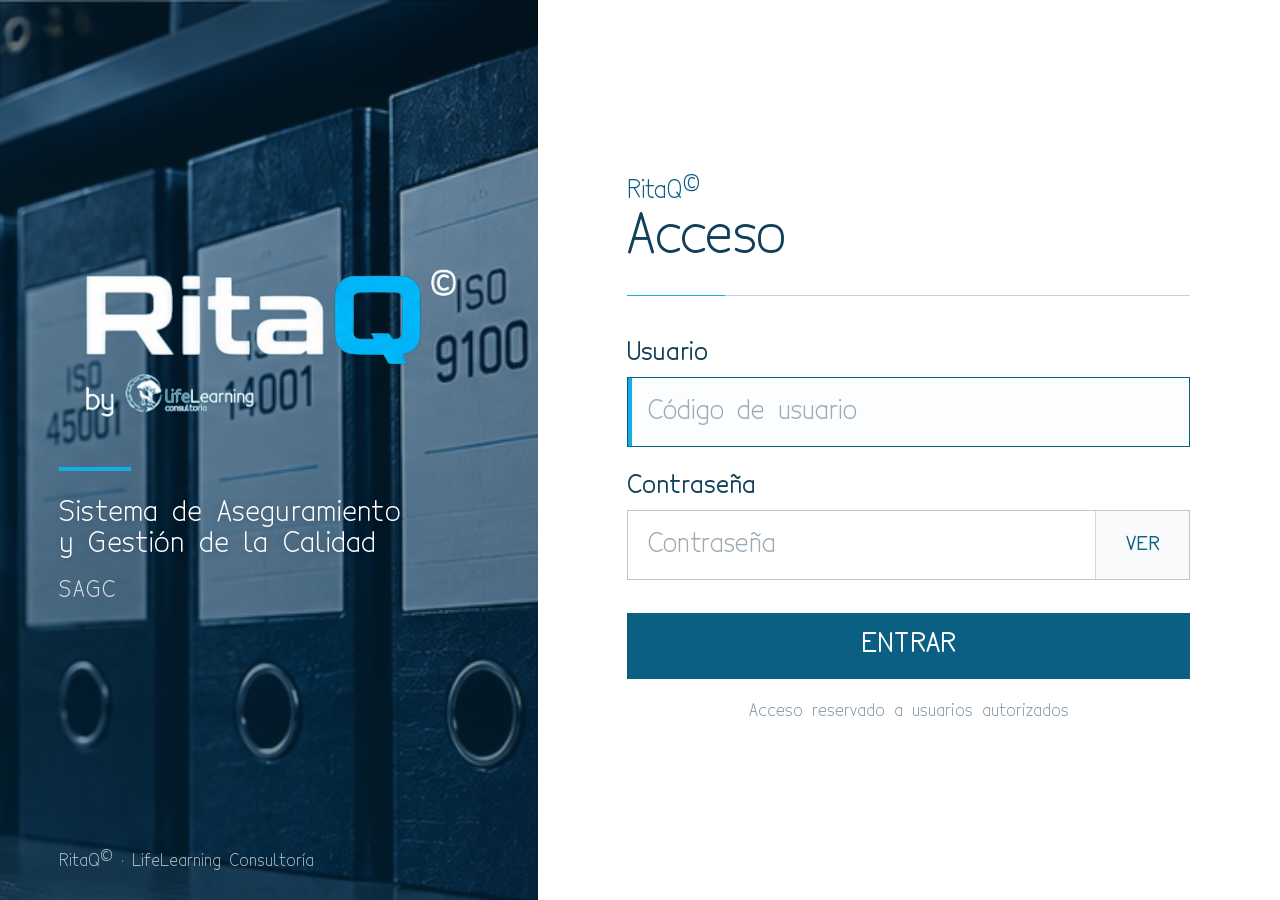
==== commit ee0f7766: "Add files via upload" ====
--- a/index.html
+++ b/index.html
@@ -4,69 +4,78 @@
   <meta charset="UTF-8">
   <meta name="viewport" content="width=device-width, initial-scale=1.0">
   <meta name="color-scheme" content="light">
-  <meta name="theme-color" content="#4f6885">
+  <meta name="theme-color" content="#0b4f70">
   <title>RitaQ© | Acceso</title>
   <link rel="stylesheet" href="css/ritaq.css">
 </head>
+<body class="login-page">
 
-<body class="pagina-acceso">
-  <main class="ritaq-shell">
+  <main class="login-layout">
 
-    <header class="cabecera-ritaq">
-      <img src="assets/RitaQ.png" alt="RitaQ© · LifeLearning Consultoría" class="logo-ritaq">
-      <div class="titulo-sistema">
-        Sistema de Aseguramiento y Gestión de la Calidad
-      </div>
-    </header>
-
-    <section class="zona-acceso" aria-labelledby="tituloAcceso">
-      <div class="titulo-bloque">
-        <h1 id="tituloAcceso">Acceso RitaQ©</h1>
+    <section class="brand-panel" aria-label="RitaQ">
+      <div class="brand-content">
+        <img
+          class="brand-logo"
+          src="assets/RitaQ_transparente.png"
+          alt="RitaQ© · LifeLearning Consultoría"
+        >
+        <span class="accent-line" aria-hidden="true"></span>
+        <p class="brand-subtitle">Sistema de Aseguramiento<br>y Gestión de la Calidad</p>
+        <p class="brand-acronym">SAGC</p>
       </div>
 
-      <form id="formLogin" class="form-acceso" autocomplete="on" novalidate>
-        <div class="campo">
-          <label for="usuario">Usuario</label>
-          <input
-            id="usuario"
-            name="usuario"
-            type="text"
-            autocomplete="username"
-            autocapitalize="characters"
-            spellcheck="false"
-            placeholder="Código de usuario"
-            required
-          >
+      <div class="brand-footer">RitaQ© · LifeLearning Consultoría</div>
+    </section>
+
+    <section class="access-panel">
+      <div class="access-wrap">
+        <div class="access-heading">
+          <div class="product-name">RitaQ©</div>
+          <h1>Acceso</h1>
+          <span class="access-line" aria-hidden="true"></span>
         </div>
 
-        <div class="campo">
-          <label for="password">Contraseña</label>
-          <div class="password-box">
+        <form id="formLogin" class="login-form" autocomplete="on" novalidate>
+          <div class="field">
+            <label for="usuario">Usuario</label>
             <input
-              id="password"
-              name="password"
-              type="password"
-              autocomplete="current-password"
-              placeholder="Contraseña"
+              id="usuario"
+              name="usuario"
+              type="text"
+              autocomplete="username"
+              autocapitalize="characters"
+              spellcheck="false"
+              placeholder="Código de usuario"
               required
             >
-            <button id="btnMostrar" class="btn-ver" type="button" aria-label="Mostrar contraseña">VER</button>
           </div>
-        </div>
 
-        <div id="mensajeLogin" class="mensaje-login" role="status" aria-live="polite"></div>
+          <div class="field">
+            <label for="password">Contraseña</label>
+            <div class="password-wrap">
+              <input
+                id="password"
+                name="password"
+                type="password"
+                autocomplete="current-password"
+                placeholder="Contraseña"
+                required
+              >
+              <button id="btnMostrar" class="show-password" type="button"
+                      aria-label="Mostrar contraseña">VER</button>
+            </div>
+          </div>
 
-        <div class="acciones">
-          <button id="btnEntrar" class="btn-entrar" type="submit">ENTRAR</button>
-        </div>
-      </form>
+          <div id="mensajeLogin" class="mensaje-login" role="status" aria-live="polite"></div>
+
+          <button id="btnEntrar" class="login-button" type="submit">ENTRAR</button>
+
+          <p class="restricted">Acceso reservado a usuarios autorizados</p>
+        </form>
+      </div>
+
+      <footer class="mobile-footer">RitaQ© · LifeLearning Consultoría</footer>
     </section>
-
-    <footer class="pie-ritaq">
-      <span>RitaQ©</span>
-      <span class="punto">·</span>
-      <span>LifeLearning Consultoría</span>
-    </footer>
 
   </main>
 
--- a/css/ritaq.css
+++ b/css/ritaq.css
@@ -28,244 +28,430 @@
 }
 
 :root{
-  --azul:#4f6885;
-  --azul-oscuro:#3f5874;
-  --azul-tinta:#38536f;
-  --cian:#18a9df;
-  --fondo:#f2f3f4;
-  --blanco:#ffffff;
-  --borde:#b8c3cd;
-  --borde-claro:#d9dfe4;
-  --texto:#314b64;
-  --texto-suave:#7a8792;
-  --error:#963737;
-  --error-fondo:#fff6f6;
-  --ok:#32634b;
-  --ok-fondo:#f2f8f4;
+  --blue:#0b5f82;
+  --blue-deep:#083f5b;
+  --blue-text:#123f5a;
+  --cyan:#12aee5;
+  --graphite:#26343d;
+  --muted:#8799a6;
+  --line:#c6d2da;
+  --soft:#f5f8fa;
+  --white:#fff;
+  --error:#8f3434;
+  --error-bg:#fff5f5;
+  --ok:#2e664b;
+  --ok-bg:#f2f8f4;
 }
 
 *{box-sizing:border-box}
 
 html,body{
   margin:0;
+  width:100%;
   min-height:100%;
 }
 
 body{
   font-family:"Tecnico",Arial,sans-serif;
-  color:var(--texto);
-  background:var(--fondo);
-  font-size:20px;
-}
-
-button,input{
-  font:inherit;
-  font-family:"Tecnico",Arial,sans-serif;
-}
-
-.pagina-acceso{
+  color:var(--graphite);
+  background:#f4f7f8;
+  -webkit-font-smoothing:antialiased;
+}
+
+button,input{font:inherit}
+
+.login-page{
   min-height:100vh;
-  padding:18px;
+}
+
+.login-layout{
+  width:100%;
+  min-height:100vh;
+  display:grid;
+  grid-template-columns:minmax(420px,42%) minmax(0,58%);
+  background:#fff;
+}
+
+/* FOTO / MARCA */
+.brand-panel{
+  position:relative;
+  min-height:100vh;
+  overflow:hidden;
+  display:flex;
+  flex-direction:column;
+  justify-content:space-between;
+  color:#fff;
+  background:
+    linear-gradient(rgba(3,47,72,.34),rgba(3,47,72,.52)),
+    url("../assets/archivadores_iso.jpg") center center / cover no-repeat;
+}
+
+.brand-panel::after{
+  content:"";
+  position:absolute;
+  inset:0;
+  pointer-events:none;
+  background:linear-gradient(90deg,rgba(5,52,77,.12),rgba(5,52,77,.03));
+}
+
+.brand-content{
+  position:relative;
+  z-index:1;
+  width:min(520px,78%);
+  margin:auto auto auto 11%;
+  padding:44px 0;
+}
+
+.brand-logo{
+  display:block;
+  width:min(420px,100%);
+  height:auto;
+  object-fit:contain;
+  object-position:left center;
+  filter:drop-shadow(0 1px 1px rgba(0,0,0,.08));
+}
+
+.accent-line{
+  display:block;
+  width:72px;
+  height:4px;
+  margin:34px 0 27px;
+  background:var(--cyan);
+}
+
+.brand-subtitle{
+  margin:0;
+  color:#fff;
+  font-size:clamp(28px,2.2vw,42px);
+  line-height:1.12;
+  font-weight:400;
+  letter-spacing:.15px;
+  text-shadow:0 1px 8px rgba(0,31,49,.24);
+}
+
+.brand-acronym{
+  margin:17px 0 0;
+  color:rgba(255,255,255,.78);
+  font-size:22px;
+  letter-spacing:1.5px;
+}
+
+.brand-footer{
+  position:relative;
+  z-index:1;
+  padding:0 0 28px 11%;
+  color:rgba(255,255,255,.68);
+  font-size:16px;
+}
+
+/* ACCESO */
+.access-panel{
+  position:relative;
+  min-height:100vh;
   display:flex;
   align-items:center;
   justify-content:center;
-}
-
-.ritaq-shell{
-  width:min(1180px,100%);
-  min-height:720px;
-  background:var(--blanco);
-  border:2px solid var(--azul);
-  box-shadow:0 12px 32px rgba(35,55,75,.16);
-  display:flex;
-  flex-direction:column;
-}
-
-.cabecera-ritaq{
-  min-height:245px;
-  padding:28px 42px 24px;
-  background:var(--azul);
-  color:#fff;
-  display:flex;
-  flex-direction:column;
-  align-items:center;
-  justify-content:center;
-  text-align:center;
-}
-
-.logo-ritaq{
-  display:block;
-  width:min(390px,80vw);
-  height:auto;
-  border:0;
-}
-
-.titulo-sistema{
-  margin-top:18px;
-  font-size:27px;
-  line-height:1.15;
-  letter-spacing:.25px;
-  color:#fff;
-}
-
-.zona-acceso{
-  flex:1;
-  padding:34px 42px 26px;
-}
-
-.titulo-bloque{
-  margin-bottom:18px;
-  border-bottom:2px solid var(--azul);
+  background:#fff;
+  padding:58px clamp(42px,7vw,120px);
+}
+
+.access-wrap{
+  width:min(640px,100%);
+}
+
+.access-heading{
+  margin-bottom:44px;
+}
+
+.product-name{
+  color:var(--blue);
+  font-size:23px;
+  margin-bottom:7px;
 }
 
 h1{
   margin:0;
-  padding:0 0 8px;
-  color:var(--azul);
-  font-size:32px;
-  line-height:1;
+  color:var(--blue-text);
+  font-size:clamp(48px,4.2vw,68px);
+  line-height:.98;
   font-weight:400;
-}
-
-.form-acceso{
-  padding:8px 0 0;
-}
-
-.campo{
-  margin-bottom:15px;
-}
-
-.campo label{
+  letter-spacing:-.6px;
+}
+
+.access-line{
   display:block;
-  margin:0 0 7px;
-  color:var(--azul-tinta);
-  font-size:20px;
-  font-weight:700;
-}
-
-.campo input{
-  width:100%;
-  height:64px;
-  padding:10px 16px;
-  border:1px solid var(--borde);
+  width:100%;
+  height:1px;
+  margin-top:29px;
+  background:
+    linear-gradient(90deg,var(--cyan) 0 98px,var(--line) 98px 100%);
+}
+
+.login-form{
+  width:100%;
+}
+
+.field{
+  margin-bottom:26px;
+}
+
+.field label{
+  display:block;
+  margin-bottom:9px;
+  color:var(--blue-text);
+  font-size:23px;
+  font-weight:700;
+}
+
+.field input{
+  width:100%;
+  height:70px;
+  border:1px solid #b8c8d2;
   border-radius:0;
   outline:none;
+  padding:0 20px;
   background:#fff;
-  color:#253f58;
-  font-size:25px;
-  transition:border-color .12s ease, background .12s ease, box-shadow .12s ease;
-}
-
-.campo input::placeholder{
-  color:#9aa3aa;
+  color:var(--graphite);
+  font-size:26px;
+  transition:border-color .12s ease,box-shadow .12s ease,background .12s ease;
+}
+
+.field input::placeholder{
+  color:#9caab3;
   opacity:1;
 }
 
-.campo input:hover{
-  border-color:#8ea1b1;
-}
-
-.campo input:focus{
-  border-color:var(--azul);
-  background:#f6f9fc;
-  box-shadow:inset 4px 0 0 var(--cian);
-}
-
-.password-box{
+.field input:focus{
+  border-color:var(--blue);
+  background:#fbfdfe;
+  box-shadow:inset 4px 0 0 var(--cyan);
+}
+
+.password-wrap{
   position:relative;
 }
 
-.password-box input{
+.password-wrap input{
   padding-right:105px;
 }
 
-.btn-ver{
+.show-password{
   position:absolute;
   top:1px;
   right:1px;
-  height:62px;
-  width:92px;
+  width:94px;
+  height:68px;
   border:0;
-  border-left:1px solid var(--borde-claro);
-  background:#f5f7f8;
-  color:var(--azul);
+  border-left:1px solid #d4dde3;
+  background:#f8fafb;
+  color:var(--blue);
   font-size:18px;
   font-weight:700;
   cursor:pointer;
 }
 
-.btn-ver:hover{
-  background:#edf2f5;
-}
-
-.acciones{
-  margin-top:18px;
-  display:flex;
-  justify-content:flex-start;
-}
-
-.btn-entrar{
-  min-width:190px;
-  height:54px;
-  padding:0 24px;
+.show-password:hover{
+  background:#f0f5f7;
+}
+
+.login-button{
+  width:100%;
+  height:66px;
+  margin-top:7px;
   border:0;
   border-radius:0;
-  background:var(--azul);
+  background:var(--blue);
   color:#fff;
-  font-size:22px;
-  font-weight:700;
-  letter-spacing:.4px;
+  font-size:25px;
+  font-weight:700;
+  letter-spacing:.35px;
   cursor:pointer;
-  box-shadow:0 4px 0 var(--azul-oscuro);
-  transition:background .12s ease, transform .08s ease, box-shadow .08s ease;
-}
-
-.btn-entrar:hover{
-  background:#5b7593;
-}
-
-.btn-entrar:active{
-  transform:translateY(2px);
-  box-shadow:0 2px 0 var(--azul-oscuro);
-}
-
-.btn-entrar:disabled{
-  opacity:.62;
-  cursor:wait;
+  transition:background .12s ease;
+}
+
+.login-button:hover{background:#0a5271}
+.login-button:disabled{opacity:.62;cursor:wait}
+
+.restricted{
+  margin:22px 0 0;
+  text-align:center;
+  color:#8799a6;
+  font-size:17px;
 }
 
 .mensaje-login{
   display:none;
-  margin:10px 0 0;
+  margin:-6px 0 20px;
   padding:11px 14px;
   border-left:4px solid currentColor;
   font-size:18px;
-  line-height:1.3;
-}
-
+}
 .mensaje-login.visible{display:block}
-.mensaje-login.error{background:var(--error-fondo);color:var(--error)}
-.mensaje-login.ok{background:var(--ok-fondo);color:var(--ok)}
-
-.pie-ritaq{
-  min-height:68px;
-  padding:14px 24px;
-  border-top:1px solid #e0e3e6;
-  display:flex;
-  align-items:center;
-  justify-content:center;
-  gap:9px;
-  color:#7b8288;
-  font-size:16px;
-  text-align:center;
-}
-
-.pie-ritaq .punto{
-  color:var(--cian);
-  font-weight:700;
-}
-
-/* Pantallas provisionales de los dos entornos: se conserva compatibilidad */
+.mensaje-login.error{color:var(--error);background:var(--error-bg)}
+.mensaje-login.ok{color:var(--ok);background:var(--ok-bg)}
+
+.mobile-footer{
+  display:none;
+}
+
+/* MÓVIL / TABLET VERTICAL */
+@media (max-width:820px){
+  .login-layout{
+    display:block;
+    min-height:100vh;
+  }
+
+  .brand-panel{
+    min-height:0;
+    height:42vh;
+    min-height:300px;
+    max-height:430px;
+    background-position:center 42%;
+  }
+
+  .brand-content{
+    width:auto;
+    margin:0;
+    padding:38px 30px 30px;
+    align-self:stretch;
+  }
+
+  .brand-logo{
+    width:min(300px,74vw);
+  }
+
+  .accent-line{
+    width:54px;
+    height:3px;
+    margin:24px 0 18px;
+  }
+
+  .brand-subtitle{
+    font-size:clamp(24px,6vw,32px);
+    line-height:1.1;
+  }
+
+  .brand-acronym{
+    display:none;
+  }
+
+  .brand-footer{
+    display:none;
+  }
+
+  .access-panel{
+    min-height:58vh;
+    display:block;
+    padding:34px 26px 24px;
+  }
+
+  .access-wrap{
+    width:100%;
+    max-width:620px;
+    margin:0 auto;
+  }
+
+  .access-heading{
+    margin-bottom:30px;
+  }
+
+  .product-name{
+    font-size:19px;
+  }
+
+  h1{
+    font-size:44px;
+  }
+
+  .access-line{
+    margin-top:20px;
+    background:linear-gradient(90deg,var(--cyan) 0 68px,var(--line) 68px 100%);
+  }
+
+  .field{
+    margin-bottom:20px;
+  }
+
+  .field label{
+    font-size:20px;
+  }
+
+  .field input{
+    height:60px;
+    font-size:22px;
+    padding:0 15px;
+  }
+
+  .password-wrap input{
+    padding-right:90px;
+  }
+
+  .show-password{
+    width:82px;
+    height:58px;
+    font-size:16px;
+  }
+
+  .login-button{
+    height:58px;
+    font-size:22px;
+  }
+
+  .restricted{
+    margin-top:16px;
+    font-size:15px;
+  }
+
+  .mobile-footer{
+    display:block;
+    margin-top:30px;
+    text-align:center;
+    color:#8a99a3;
+    font-size:14px;
+  }
+}
+
+/* MÓVIL PEQUEÑO */
+@media (max-width:480px){
+  .brand-panel{
+    height:36vh;
+    min-height:260px;
+  }
+
+  .brand-content{
+    padding:27px 22px 22px;
+  }
+
+  .brand-logo{
+    width:min(255px,72vw);
+  }
+
+  .accent-line{
+    margin:18px 0 14px;
+  }
+
+  .brand-subtitle{
+    font-size:23px;
+  }
+
+  .access-panel{
+    padding:28px 20px 22px;
+  }
+
+  .product-name{
+    font-size:17px;
+  }
+
+  h1{
+    font-size:39px;
+  }
+
+  .field input{
+    font-size:20px;
+  }
+}
+
+/* Compatibilidad visual básica con las pantallas provisionales posteriores al login */
 .acceso-shell{
   width:min(1180px,calc(100% - 44px));
   margin:0 auto;
@@ -283,7 +469,7 @@
   width:82px;
   height:4px;
   margin-bottom:22px;
-  background:var(--cian);
+  background:var(--cyan);
 }
 .pie-pagina{
   min-height:58px;
@@ -297,53 +483,6 @@
   text-align:center;
 }
 .pie-pagina .separador{
-  color:var(--cian);
-  font-weight:700;
-}
-
-@media(max-width:760px){
-  .pagina-acceso{
-    padding:0;
-    background:#fff;
-  }
-
-  .ritaq-shell{
-    min-height:100vh;
-    border:0;
-    box-shadow:none;
-  }
-
-  .cabecera-ritaq{
-    min-height:215px;
-    padding:26px 22px 22px;
-  }
-
-  .logo-ritaq{
-    width:min(330px,84vw);
-  }
-
-  .titulo-sistema{
-    font-size:22px;
-  }
-
-  .zona-acceso{
-    padding:30px 24px 24px;
-  }
-
-  h1{
-    font-size:29px;
-  }
-
-  .campo input{
-    height:60px;
-    font-size:23px;
-  }
-
-  .btn-ver{
-    height:58px;
-  }
-
-  .btn-entrar{
-    width:100%;
-  }
-}
+  color:var(--cyan);
+  font-weight:700;
+}
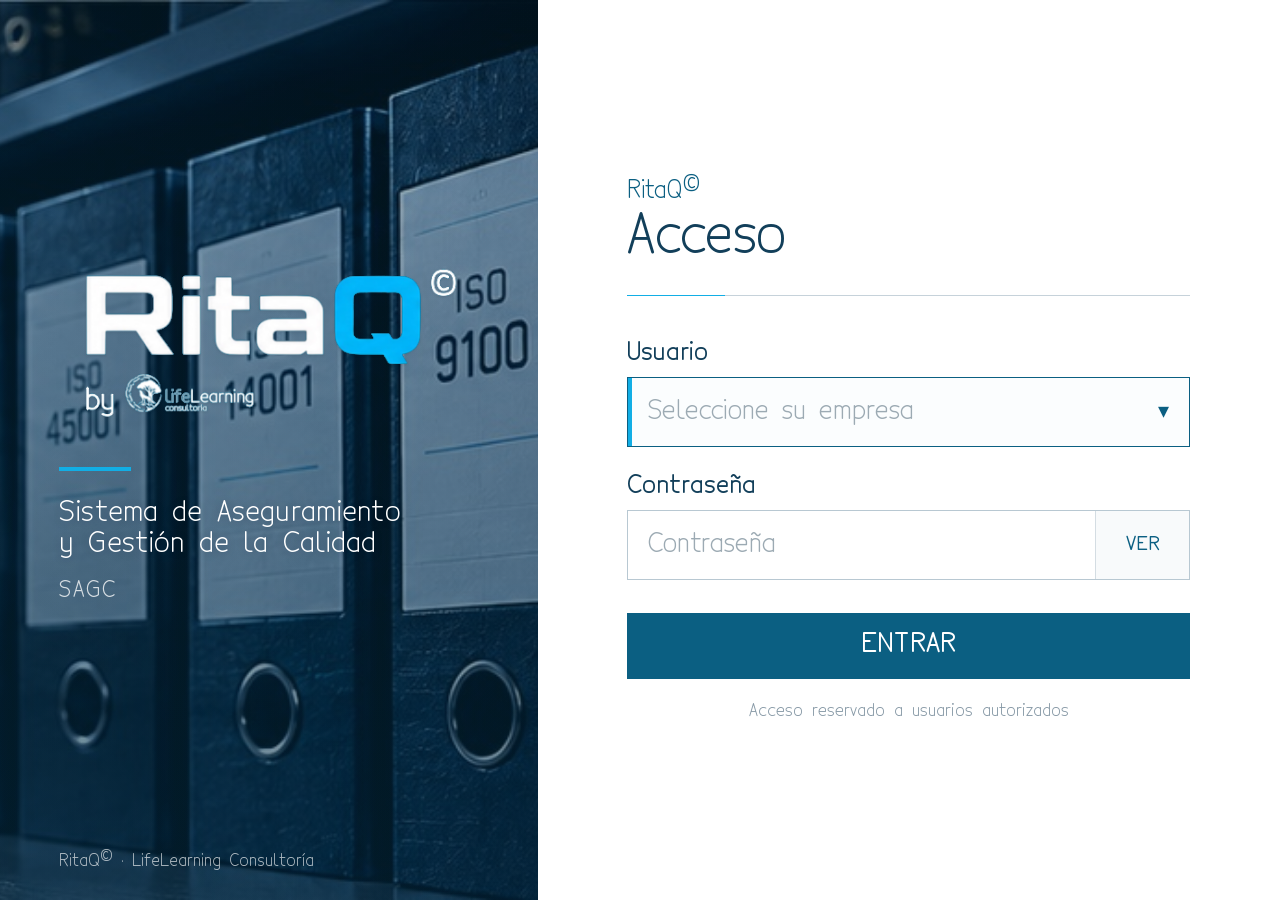
==== commit fa6b29ee: "Add files via upload" ====
--- a/index.html
+++ b/index.html
@@ -38,16 +38,17 @@
         <form id="formLogin" class="login-form" autocomplete="on" novalidate>
           <div class="field">
             <label for="usuario">Usuario</label>
-            <input
-              id="usuario"
-              name="usuario"
-              type="text"
-              autocomplete="username"
-              autocapitalize="characters"
-              spellcheck="false"
-              placeholder="Código de usuario"
-              required
-            >
+            <div class="empresa-select" id="empresaSelect">
+              <input id="usuario" name="usuario" type="hidden" value="">
+              <button id="empresaTrigger" class="empresa-trigger" type="button"
+                      aria-haspopup="listbox" aria-expanded="false" aria-controls="empresaOpciones"
+                      aria-label="Usuario: seleccionar empresa">
+                <span id="empresaActual" class="empresa-actual empresa-placeholder">Seleccione su empresa</span>
+                <span class="empresa-flecha" aria-hidden="true">▾</span>
+              </button>
+              <div id="empresaOpciones" class="empresa-opciones" role="listbox"
+                   aria-label="Empresas y usuarios autorizados" hidden></div>
+            </div>
           </div>
 
           <div class="field">
@@ -80,6 +81,7 @@
   </main>
 
   <script src="config/usuarios.js"></script>
+  <script src="data/maestro_clientes.js"></script>
   <script src="js/actividad.js"></script>
   <script src="js/sesion.js"></script>
   <script src="js/auth.js"></script>
--- a/css/ritaq.css
+++ b/css/ritaq.css
@@ -486,3 +486,42 @@
   color:var(--cyan);
   font-weight:700;
 }
+
+/* Selector de empresas de la puerta de entrada */
+.empresa-select{position:relative;width:100%}
+.empresa-trigger{
+  display:flex;align-items:center;justify-content:space-between;gap:12px;
+  width:100%;height:70px;padding:0 20px;border:1px solid #b8c8d2;
+  border-radius:0;background:#fff;color:var(--graphite);
+  font:inherit;font-size:26px;text-align:left;cursor:pointer;
+}
+.empresa-trigger:focus-visible,.empresa-trigger[aria-expanded="true"]{
+  outline:none;border-color:var(--blue);background:#fbfdfe;
+  box-shadow:inset 4px 0 0 var(--cyan);
+}
+.empresa-actual,.empresa-opcion{display:flex;align-items:center;gap:10px;min-width:0}
+.empresa-actual{overflow:hidden;white-space:nowrap;text-overflow:ellipsis}
+.empresa-actual span{overflow:hidden;white-space:nowrap;text-overflow:ellipsis}
+.empresa-placeholder{color:#9caab3}
+.empresa-mini-logo{width:28px;height:28px;flex:0 0 28px;object-fit:contain}
+.empresa-flecha{flex:0 0 auto;color:var(--blue);font-size:22px}
+.empresa-opciones{
+  position:absolute;z-index:10;top:calc(100% - 1px);left:0;right:0;
+  max-height:min(320px,50vh);overflow-y:auto;overscroll-behavior:contain;
+  background:#fff;border:1px solid #b8c8d2;
+  box-shadow:0 8px 18px rgba(0,0,0,.13);
+}
+.empresa-opciones[hidden]{display:none}
+.empresa-opcion{
+  width:100%;min-height:49px;padding:8px 14px;border:0;background:#fff;
+  color:var(--graphite);font:inherit;font-size:19px;text-align:left;cursor:pointer;
+}
+.empresa-opcion:hover,.empresa-opcion:focus-visible{
+  outline:none;background:#eef6fa;box-shadow:inset 3px 0 0 var(--cyan);
+}
+.empresa-opcion[aria-selected="true"]{background:#f0f6f9}
+@media(max-width:820px){
+  .empresa-trigger{height:60px;padding:0 15px;font-size:22px}
+  .empresa-opcion{font-size:18px}
+  .empresa-mini-logo{width:24px;height:24px;flex-basis:24px}
+}
